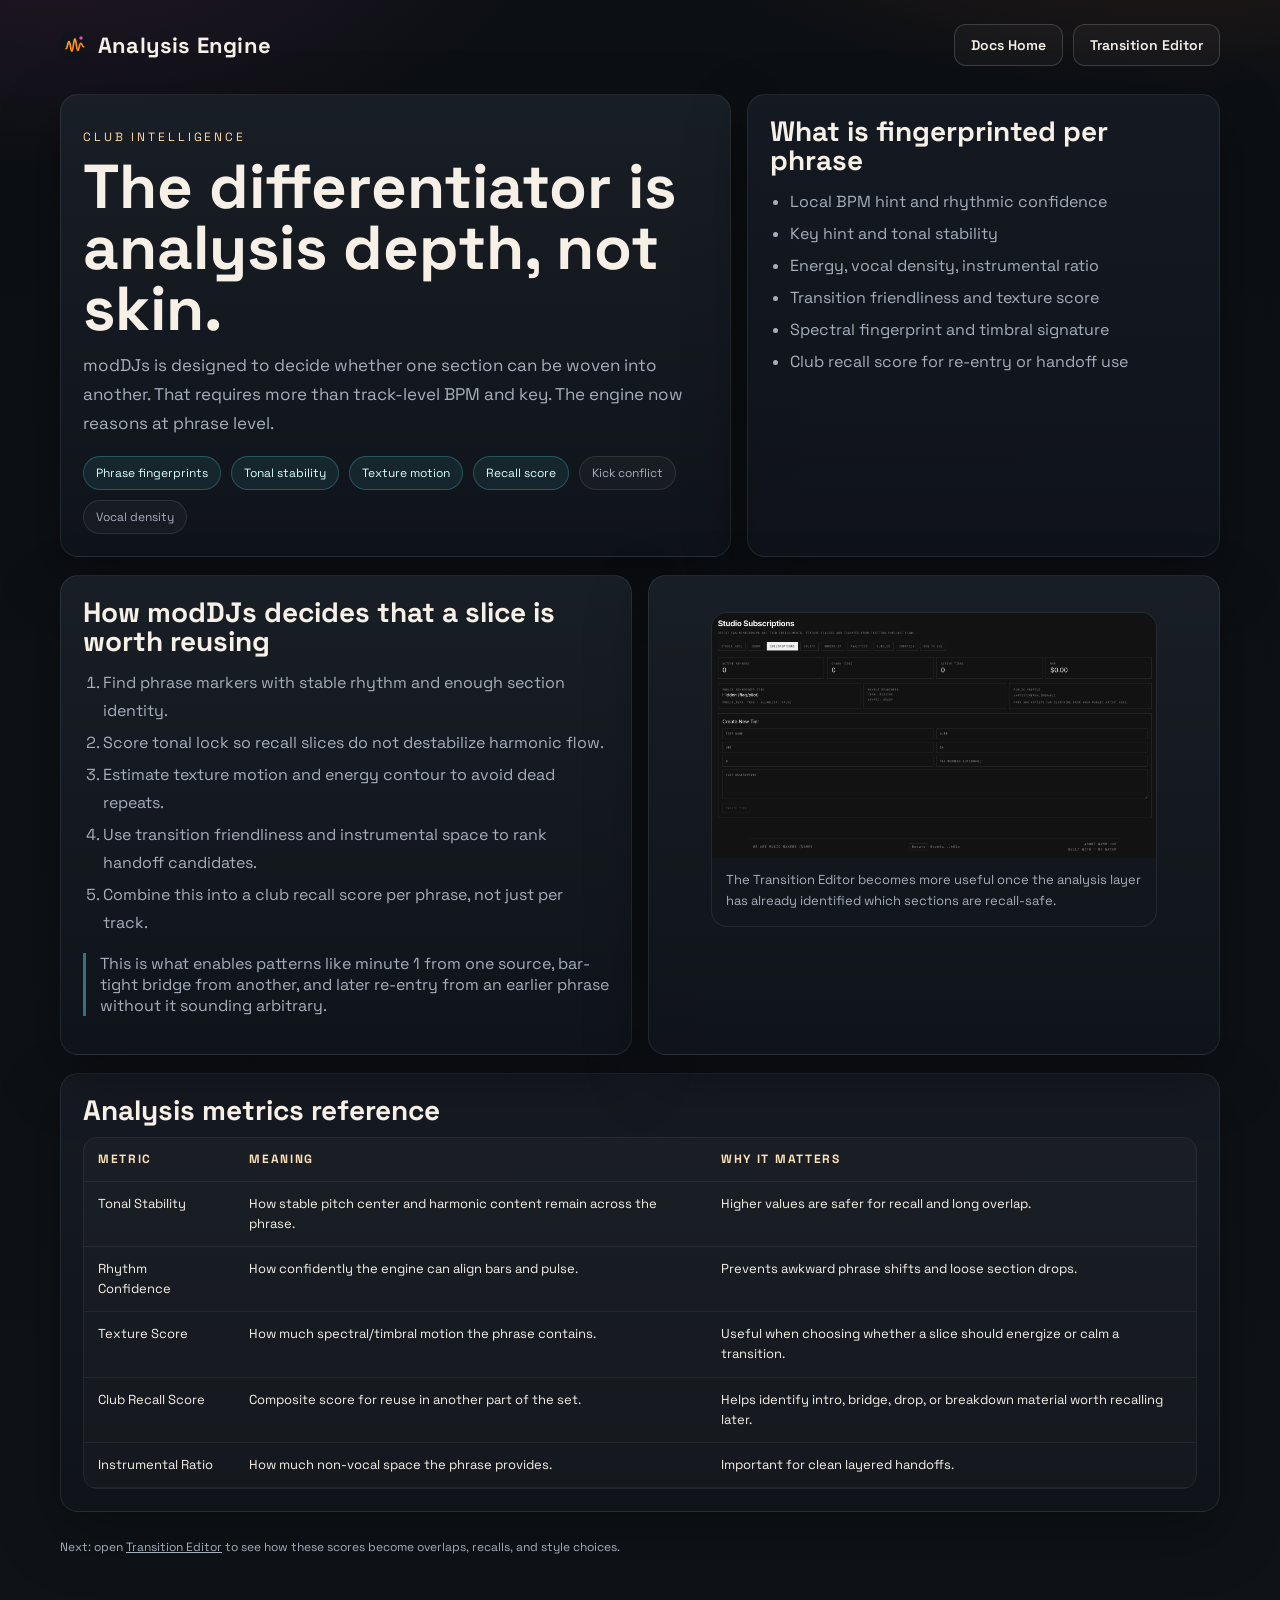
==== docs/analysis-manual.html @ 57a72c60 "Publish docs-only public surface" ====
<!doctype html>
<html lang="en">
  <head>
    <meta charset="UTF-8" />
    <meta name="viewport" content="width=device-width, initial-scale=1.0" />
    <title>modDJs Manual | Analysis Engine</title>
    <link rel="preconnect" href="https://fonts.googleapis.com" />
    <link rel="preconnect" href="https://fonts.gstatic.com" crossorigin />
    <link href="https://fonts.googleapis.com/css2?family=JetBrains+Mono:wght@400;600&family=Space+Grotesk:wght@400;500;700&display=swap" rel="stylesheet" />
    <link rel="stylesheet" href="./styles.css" />
  </head>
  <body>
    <main class="page-shell">
      <header class="topbar">
        <div class="brand"><img class="brand-mark" src="./moddjs-mark.svg" alt="modDJs" /><span>Analysis Engine</span></div>
        <div class="nav-row"><a class="btn ghost" href="./index.html">Docs Home</a><a class="btn ghost" href="./transition-editor-manual.html">Transition Editor</a></div>
      </header>

      <section class="hero-grid">
        <article class="panel">
          <p class="kicker">Club Intelligence</p>
          <h1>The differentiator is analysis depth, not skin.</h1>
          <p class="lead">modDJs is designed to decide whether one section can be woven into another. That requires more than track-level BPM and key. The engine now reasons at phrase level.</p>
          <div class="section chip-row">
            <span class="chip active">Phrase fingerprints</span>
            <span class="chip active">Tonal stability</span>
            <span class="chip active">Texture motion</span>
            <span class="chip active">Recall score</span>
            <span class="chip">Kick conflict</span>
            <span class="chip">Vocal density</span>
          </div>
        </article>
        <aside class="panel soft">
          <h2>What is fingerprinted per phrase</h2>
          <ul class="list">
            <li>Local BPM hint and rhythmic confidence</li>
            <li>Key hint and tonal stability</li>
            <li>Energy, vocal density, instrumental ratio</li>
            <li>Transition friendliness and texture score</li>
            <li>Spectral fingerprint and timbral signature</li>
            <li>Club recall score for re-entry or handoff use</li>
          </ul>
        </aside>
      </section>

      <section class="section two-up">
        <article class="panel">
          <h2>How modDJs decides that a slice is worth reusing</h2>
          <ol class="ordered">
            <li>Find phrase markers with stable rhythm and enough section identity.</li>
            <li>Score tonal lock so recall slices do not destabilize harmonic flow.</li>
            <li>Estimate texture motion and energy contour to avoid dead repeats.</li>
            <li>Use transition friendliness and instrumental space to rank handoff candidates.</li>
            <li>Combine this into a club recall score per phrase, not just per track.</li>
          </ol>
          <p class="note">This is what enables patterns like minute 1 from one source, bar-tight bridge from another, and later re-entry from an earlier phrase without it sounding arbitrary.</p>
        </article>
        <article class="panel">
          <figure class="shot">
            <img src="../screenshots/transition-editor-workspace.png" alt="Transition editor screenshot" />
            <figcaption>The Transition Editor becomes more useful once the analysis layer has already identified which sections are recall-safe.</figcaption>
          </figure>
        </article>
      </section>

      <section class="section panel soft">
        <h2>Analysis metrics reference</h2>
        <div class="table-wrap">
          <table>
            <thead><tr><th>Metric</th><th>Meaning</th><th>Why it matters</th></tr></thead>
            <tbody>
              <tr><td>Tonal Stability</td><td>How stable pitch center and harmonic content remain across the phrase.</td><td>Higher values are safer for recall and long overlap.</td></tr>
              <tr><td>Rhythm Confidence</td><td>How confidently the engine can align bars and pulse.</td><td>Prevents awkward phrase shifts and loose section drops.</td></tr>
              <tr><td>Texture Score</td><td>How much spectral/timbral motion the phrase contains.</td><td>Useful when choosing whether a slice should energize or calm a transition.</td></tr>
              <tr><td>Club Recall Score</td><td>Composite score for reuse in another part of the set.</td><td>Helps identify intro, bridge, drop, or breakdown material worth recalling later.</td></tr>
              <tr><td>Instrumental Ratio</td><td>How much non-vocal space the phrase provides.</td><td>Important for clean layered handoffs.</td></tr>
            </tbody>
          </table>
        </div>
      </section>

      <footer class="footer">Next: open <a href="./transition-editor-manual.html">Transition Editor</a> to see how these scores become overlaps, recalls, and style choices.</footer>
    </main>
  </body>
</html>
---- docs/styles.css ----
:root {
  --obsidian: #0d1015;
  --graphite: #141920;
  --panel: rgba(22, 27, 34, 0.88);
  --panel-soft: rgba(19, 23, 30, 0.74);
  --border: rgba(255, 255, 255, 0.08);
  --border-strong: rgba(255, 174, 66, 0.22);
  --amber: #ffae42;
  --burnt: #ff7f2a;
  --magenta: #eb5fc7;
  --cyan: #54d4df;
  --text: #f6f0e7;
  --muted: #a5aeba;
  --success: #6ed6a7;
  --shadow: 0 22px 60px rgba(0, 0, 0, 0.36);
}

* {
  box-sizing: border-box;
}

html {
  scroll-behavior: smooth;
}

body {
  margin: 0;
  min-height: 100vh;
  color: var(--text);
  font-family: 'Space Grotesk', 'Segoe UI', sans-serif;
  background:
    radial-gradient(1100px 520px at 92% -12%, rgba(255, 127, 42, 0.18), transparent 55%),
    radial-gradient(900px 520px at 4% -8%, rgba(235, 95, 199, 0.12), transparent 58%),
    linear-gradient(180deg, #0c0f14 0%, #0f1318 100%);
}

a {
  color: inherit;
}

.page-shell {
  max-width: 1200px;
  margin: 0 auto;
  padding: 24px 20px 72px;
}

.topbar {
  display: flex;
  justify-content: space-between;
  align-items: center;
  gap: 16px;
  margin-bottom: 28px;
}

.brand {
  display: inline-flex;
  align-items: center;
  gap: 10px;
  font-size: 22px;
  font-weight: 700;
  letter-spacing: 0.2px;
}

.brand-mark {
  width: 28px;
  height: 28px;
}

.badge {
  border: 1px solid var(--border-strong);
  color: #ffd18a;
  background: rgba(255, 174, 66, 0.12);
  border-radius: 999px;
  padding: 7px 12px;
  font-size: 12px;
  line-height: 1;
}

.hero-grid,
.two-up,
.three-up {
  display: grid;
  gap: 16px;
}

.hero-grid {
  grid-template-columns: 1.35fr 0.95fr;
}

.two-up {
  grid-template-columns: repeat(2, minmax(0, 1fr));
}

.three-up {
  grid-template-columns: repeat(3, minmax(0, 1fr));
}

.panel {
  background: linear-gradient(180deg, rgba(26, 32, 40, 0.92), rgba(16, 20, 27, 0.88));
  border: 1px solid var(--border);
  border-radius: 18px;
  box-shadow: var(--shadow);
  padding: 22px;
}

.panel.soft {
  background: linear-gradient(180deg, rgba(24, 29, 38, 0.78), rgba(16, 20, 27, 0.75));
}

.section {
  margin-top: 18px;
}

h1,
h2,
h3 {
  margin: 0 0 12px;
}

h1 {
  font-size: clamp(34px, 5vw, 62px);
  line-height: 0.98;
}

h2 {
  font-size: 28px;
  line-height: 1.05;
}

h3 {
  font-size: 18px;
  line-height: 1.2;
}

.lead {
  color: var(--muted);
  font-size: 17px;
  line-height: 1.7;
  margin: 0;
}

.muted {
  color: var(--muted);
}

.kicker {
  text-transform: uppercase;
  letter-spacing: 0.24em;
  font-size: 12px;
  color: #ffd8a5;
  margin-bottom: 12px;
}

.cta-row,
.nav-row,
.chip-row {
  display: flex;
  flex-wrap: wrap;
  gap: 10px;
}

.cta-row {
  margin-top: 22px;
}

.btn {
  display: inline-flex;
  align-items: center;
  justify-content: center;
  gap: 8px;
  text-decoration: none;
  padding: 11px 16px;
  border-radius: 12px;
  font-weight: 600;
  font-size: 14px;
  border: 1px solid transparent;
}

.btn.primary {
  background: linear-gradient(135deg, var(--amber), var(--burnt));
  color: #16120b;
}

.btn.ghost {
  border-color: rgba(255, 255, 255, 0.16);
  background: rgba(255, 255, 255, 0.03);
  color: var(--text);
}

.chip {
  display: inline-flex;
  align-items: center;
  gap: 6px;
  border-radius: 999px;
  border: 1px solid rgba(255, 255, 255, 0.1);
  padding: 8px 12px;
  background: rgba(255, 255, 255, 0.03);
  font-size: 12px;
  color: var(--muted);
}

.chip.active {
  border-color: rgba(84, 212, 223, 0.28);
  color: #d9fdff;
  background: rgba(84, 212, 223, 0.09);
}

.list,
.ordered {
  margin: 0;
  padding-left: 20px;
  color: var(--muted);
  line-height: 1.75;
}

.ordered li,
.list li {
  margin: 4px 0;
}

.metric-grid {
  display: grid;
  grid-template-columns: repeat(4, minmax(0, 1fr));
  gap: 12px;
}

.metric {
  border-radius: 16px;
  border: 1px solid rgba(255, 255, 255, 0.08);
  background: rgba(255, 255, 255, 0.03);
  padding: 16px;
}

.metric .label {
  color: var(--muted);
  font-size: 12px;
  text-transform: uppercase;
  letter-spacing: 0.16em;
}

.metric .value {
  display: block;
  margin-top: 8px;
  font-size: 28px;
  font-weight: 700;
  color: #ffd7a5;
}

.shot {
  margin-top: 14px;
  overflow: hidden;
  border-radius: 16px;
  border: 1px solid var(--border);
  background: var(--panel-soft);
}

.shot img {
  display: block;
  width: 100%;
  height: auto;
}

.shot figcaption {
  padding: 12px 14px 14px;
  font-size: 13px;
  color: var(--muted);
  line-height: 1.6;
}

.flow {
  display: grid;
  grid-template-columns: repeat(5, minmax(0, 1fr));
  gap: 12px;
}

.flow-step {
  position: relative;
  border-radius: 16px;
  padding: 16px;
  background: rgba(255, 255, 255, 0.03);
  border: 1px solid rgba(255, 255, 255, 0.07);
}

.flow-step::after {
  content: '';
  position: absolute;
  top: 50%;
  right: -10px;
  width: 20px;
  height: 2px;
  background: linear-gradient(90deg, rgba(255, 174, 66, 0.4), rgba(255, 174, 66, 0));
}

.flow-step:last-child::after {
  display: none;
}

.flow-step strong {
  display: block;
  margin-bottom: 8px;
  font-size: 14px;
}

.flow-step span {
  display: block;
  color: var(--muted);
  font-size: 13px;
  line-height: 1.55;
}

.table-wrap {
  overflow: auto;
  border-radius: 14px;
  border: 1px solid rgba(255, 255, 255, 0.08);
}

table {
  width: 100%;
  border-collapse: collapse;
  min-width: 760px;
  background: rgba(255, 255, 255, 0.02);
}

th,
td {
  padding: 12px 14px;
  text-align: left;
  vertical-align: top;
  border-bottom: 1px solid rgba(255, 255, 255, 0.06);
  font-size: 13px;
  line-height: 1.55;
}

th {
  color: #ffe1b7;
  font-size: 12px;
  text-transform: uppercase;
  letter-spacing: 0.14em;
}

.note {
  border-left: 3px solid rgba(84, 212, 223, 0.5);
  padding-left: 14px;
  color: var(--muted);
}

.footer {
  margin-top: 26px;
  color: var(--muted);
  font-size: 12px;
  line-height: 1.6;
}

.manual-links {
  display: grid;
  grid-template-columns: repeat(3, minmax(0, 1fr));
  gap: 14px;
}

.manual-link {
  display: block;
  text-decoration: none;
  color: inherit;
}

.manual-link .panel {
  height: 100%;
}

.mono {
  font-family: 'JetBrains Mono', 'SFMono-Regular', Menlo, monospace;
}

@media (max-width: 1024px) {
  .hero-grid,
  .two-up,
  .three-up,
  .metric-grid,
  .manual-links,
  .flow {
    grid-template-columns: 1fr;
  }

  .flow-step::after {
    display: none;
  }
}
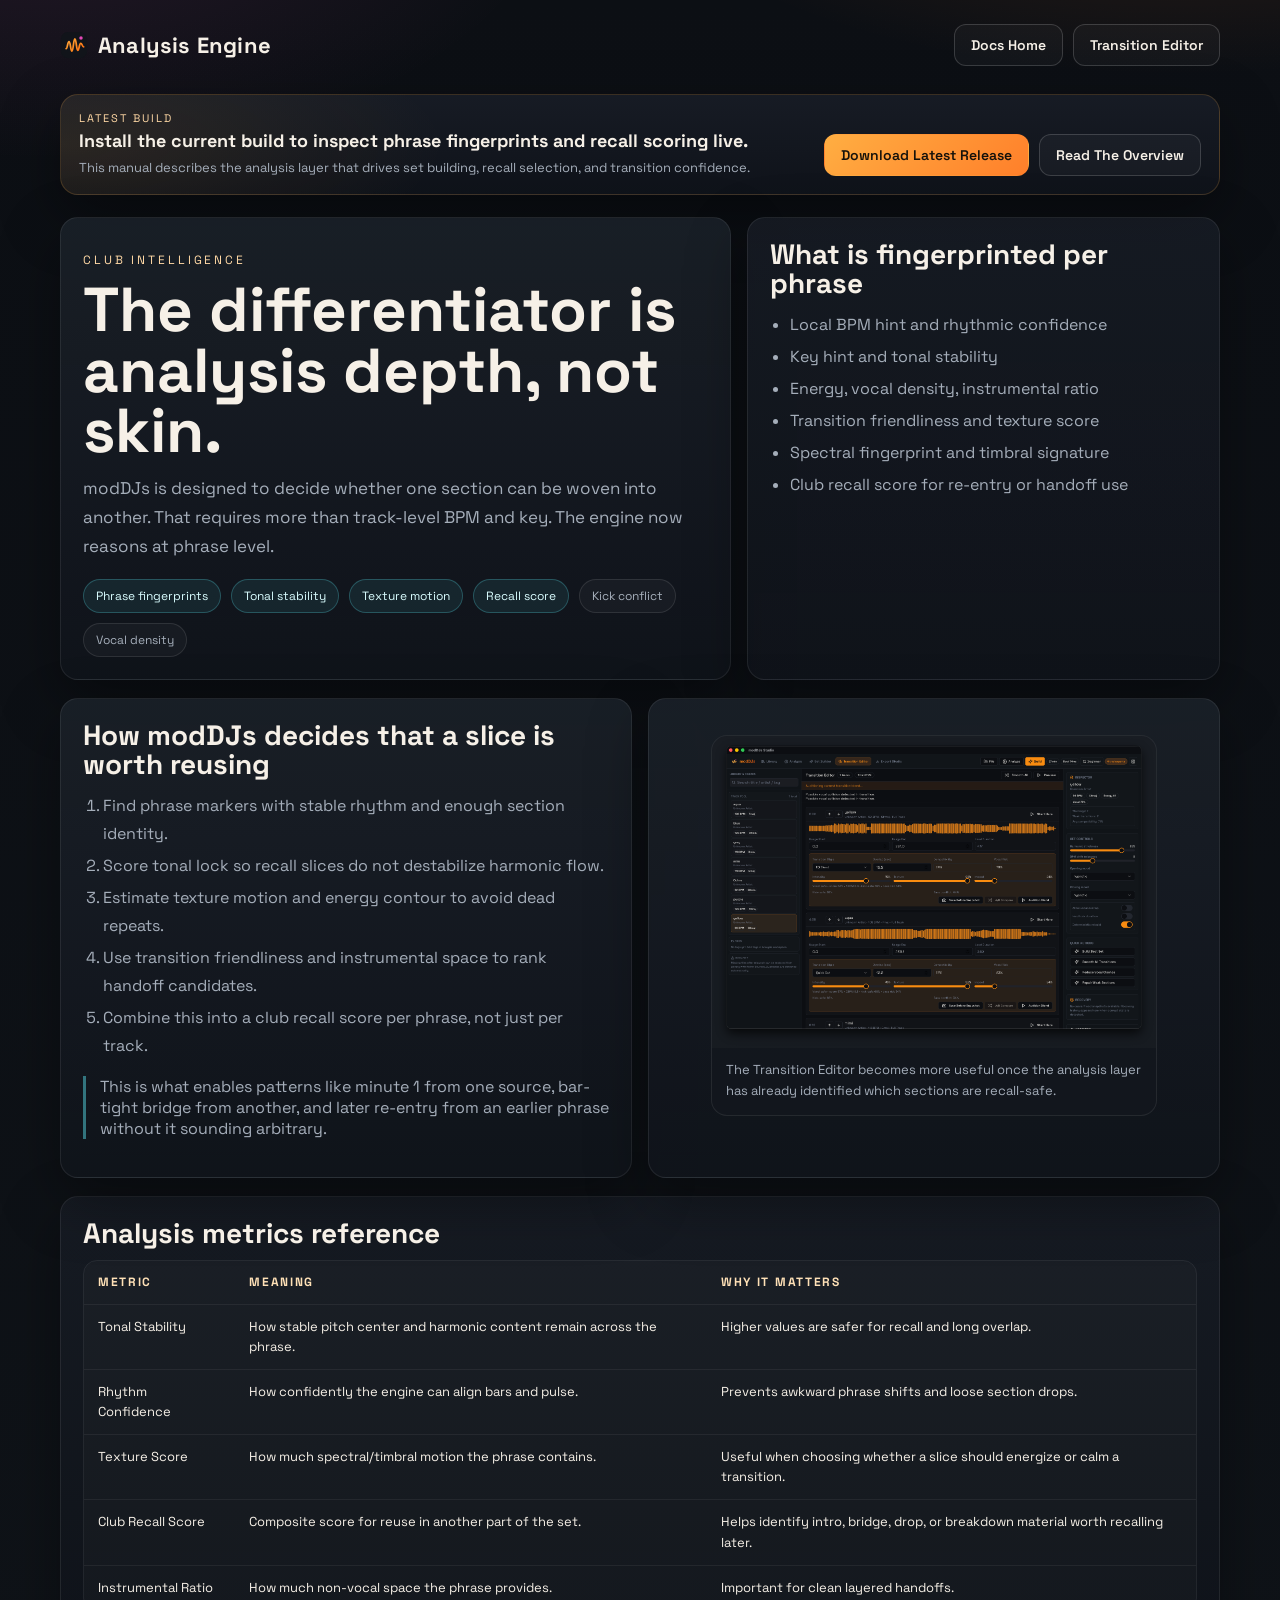
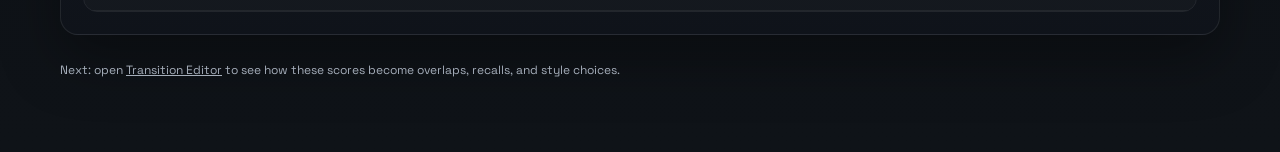
==== commit a0246b98: "Fix Pages screenshots and docs navigation" ====
--- a/docs/analysis-manual.html
+++ b/docs/analysis-manual.html
@@ -15,6 +15,18 @@
         <div class="brand"><img class="brand-mark" src="./moddjs-mark.svg" alt="modDJs" /><span>Analysis Engine</span></div>
         <div class="nav-row"><a class="btn ghost" href="./index.html">Docs Home</a><a class="btn ghost" href="./transition-editor-manual.html">Transition Editor</a></div>
       </header>
+
+      <section class="download-banner">
+        <div class="download-copy">
+          <span class="download-eyebrow">Latest Build</span>
+          <strong class="download-title">Install the current build to inspect phrase fingerprints and recall scoring live.</strong>
+          <span class="download-meta">This manual describes the analysis layer that drives set building, recall selection, and transition confidence.</span>
+        </div>
+        <div class="cta-row">
+          <a class="btn primary" href="https://github.com/WeAreTheArtMakers/DjmixComposition/releases/latest">Download Latest Release</a>
+          <a class="btn ghost" href="./overview.html">Read The Overview</a>
+        </div>
+      </section>
 
       <section class="hero-grid">
         <article class="panel">
@@ -57,7 +69,7 @@
         </article>
         <article class="panel">
           <figure class="shot">
-            <img src="../screenshots/transition-editor-workspace.png" alt="Transition editor screenshot" />
+            <img src="./screenshots/transition-editor-workspace.png" alt="Transition editor screenshot" />
             <figcaption>The Transition Editor becomes more useful once the analysis layer has already identified which sections are recall-safe.</figcaption>
           </figure>
         </article>
--- a/docs/styles.css
+++ b/docs/styles.css
@@ -44,6 +44,45 @@
   padding: 24px 20px 72px;
 }
 
+.download-banner {
+  display: flex;
+  align-items: center;
+  justify-content: space-between;
+  gap: 18px;
+  margin-bottom: 22px;
+  padding: 16px 18px;
+  border-radius: 18px;
+  border: 1px solid rgba(255, 174, 66, 0.18);
+  background:
+    radial-gradient(620px 200px at 0% 50%, rgba(255, 174, 66, 0.1), transparent 62%),
+    linear-gradient(180deg, rgba(24, 29, 38, 0.9), rgba(16, 20, 27, 0.88));
+  box-shadow: var(--shadow);
+}
+
+.download-copy {
+  display: grid;
+  gap: 6px;
+}
+
+.download-eyebrow {
+  text-transform: uppercase;
+  letter-spacing: 0.18em;
+  font-size: 11px;
+  color: #ffd8a5;
+}
+
+.download-title {
+  font-size: 18px;
+  font-weight: 700;
+  line-height: 1.15;
+}
+
+.download-meta {
+  color: var(--muted);
+  font-size: 13px;
+  line-height: 1.55;
+}
+
 .topbar {
   display: flex;
   justify-content: space-between;
@@ -258,6 +297,7 @@
   display: block;
   width: 100%;
   height: auto;
+  background: rgba(255, 255, 255, 0.02);
 }
 
 .shot figcaption {
@@ -369,9 +409,35 @@
 
 .mono {
   font-family: 'JetBrains Mono', 'SFMono-Regular', Menlo, monospace;
+  overflow-wrap: anywhere;
+  word-break: break-word;
+  font-size: 15px;
+  line-height: 1.7;
+}
+
+.stacked-copy {
+  display: grid;
+  gap: 8px;
+}
+
+.signal-label {
+  color: #ffd8a5;
+  font-size: 11px;
+  text-transform: uppercase;
+  letter-spacing: 0.18em;
+}
+
+.signal-value {
+  font-family: 'JetBrains Mono', 'SFMono-Regular', Menlo, monospace;
+  font-size: 15px;
+  line-height: 1.65;
+  color: var(--text);
+  overflow-wrap: anywhere;
+  word-break: break-word;
 }
 
 @media (max-width: 1024px) {
+  .download-banner,
   .hero-grid,
   .two-up,
   .three-up,
@@ -381,6 +447,10 @@
     grid-template-columns: 1fr;
   }
 
+  .download-banner {
+    align-items: flex-start;
+  }
+
   .flow-step::after {
     display: none;
   }
